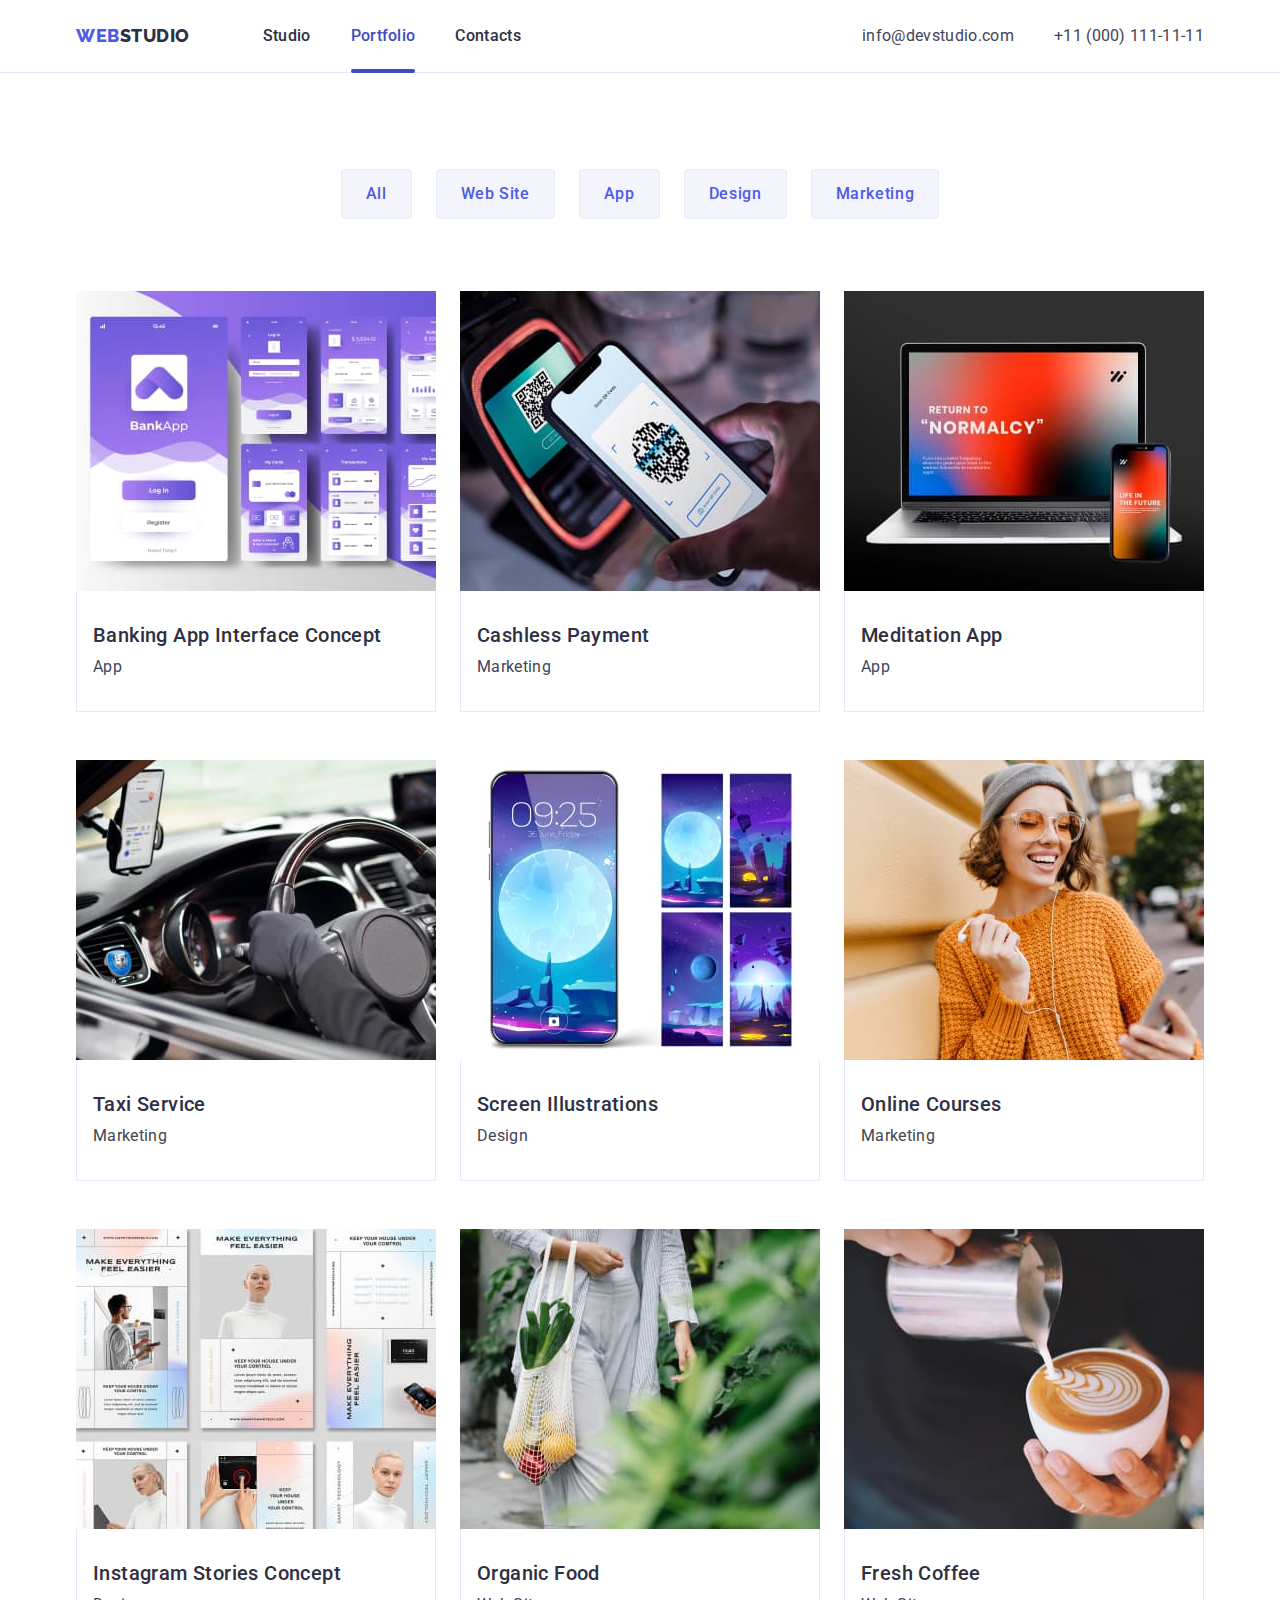
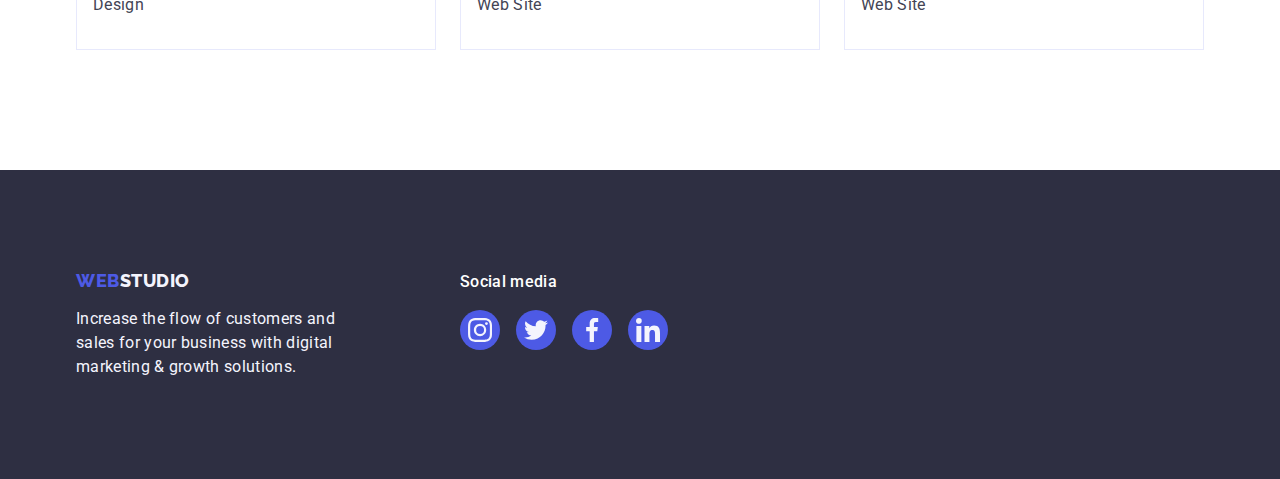
==== portfolio.html @ 9e607764 "Initial commit" ====
<!DOCTYPE html>
<html lang="en">

<head>
    <meta charset="UTF-8">
    <meta http-equiv="X-UA-Compatible" content="IE=edge">
    <meta name="viewport" content="width=device-width, initial-scale=1.0">
    <title>Portfolio</title>
    <link rel="preconnect" href="https://fonts.googleapis.com">
    <link rel="preconnect" href="https://fonts.gstatic.com" crossorigin>
    <link href="https://fonts.googleapis.com/css2?family=Montserrat:ital,wght@0,400;1,700&family=Raleway:wght@800&family=Roboto:wght@400;500;700;900&display=swap" rel="stylesheet">
    <link rel="stylesheet" href="https://cdnjs.cloudflare.com/ajax/libs/modern-normalize/1.1.0/modern-normalize.min.css">
        <link rel="stylesheet" href="./css/styles.css">
</head>
<body>
    <header   class="header">
        <div class="container header-container">
        <nav class="header-navigation">
            <a class="header-logo link"  href="./index.html">
                Web<span class="header-logotype">Studio</span></a>
            <ul class="header-list list">

                <li  class="header-item"><a class="header-link link" href="./index.html">Studio</a></li>
                <li  class="header-item"><a class="header-link link current" href="./portfolio.html">Portfolio</a></li>
                <li  class="header-item"><a class="header-link link" href="">Contacts</a></li>

            </ul>
        </nav>
        <address class="address">
            <ul class="header-list list" >
                <li class="item"><a class="header-mail link" href="mailto:info@devstudio.com">info@devstudio.com</a></li>
                <li class="item"><a class="header-phone link" href="tel:+110001111111">+11 (000) 111-11-11</a></li>
            </ul>
        </address>
        </div>
        </header>
        <main>
            <section class="portfolio">
            <div class="container">
            <h1 hidden>Service</h1>
            <ul class="portfolio-list-btn list">
                <li class="work-item"><button type="button" class="portfolio-btn">All</button></li>
                <li class="work-item"><button type="button" class="portfolio-btn">Web Site</button></li>
                <li class="work-item"><button type="button" class="portfolio-btn">App</button></li>
                <li class="work-item"><button type="button" class="portfolio-btn">Design</button></li>
                <li class="work-item"><button type="button" class="portfolio-btn">Marketing</button></li>
                
            </ul>
            </div>
            <div class="container">
                 <ul class="portfolio-title list">
               <li class="flex-container">
                     <a  class="link link-cards-portfolio" href="#">
                        <div class="portfolio-cover">
                        <img class="section-img" src="./images/app.jpg" width="360" alt="mobile banking app">
                        <p class="overlay">
                      Lorem, ipsum dolor sit amet consectetur adipisicing elit. Provident suscipit illum temporibus quas nihil dolores aliquam maiores hic numquam error.
                        </p>
                        </div>
                    <div class="cards-portfolio">
                    <h2 class="service-title">Banking App Interface Concept</h2>
                    <p class="service-text">App</p>
                    </div>
                    </a>  
                   </li>
                <li class="flex-container" >
                    <a  class="link link-cards-portfolio" href="#">
                        <div class="portfolio-cover">
                            <img class="section-img" src="./images/screenshot.jpg" width="360" alt="payment by phone">
                    <p class="overlay">
                        Lorem ipsum dolor sit, amet consectetur adipisicing elit. Repellendus ad dolor deleniti veniam blanditiis qui repellat fugiat, quam nihil culpa?
                    </p>
                        </div>
                        <div class="cards-portfolio">
                        <h2 class="service-title">Cashless Payment</h2>
                        <p class="service-text">Marketing</p>
                        </div>
                        </a>
                </li>
                <li class="flex-container">
                    <a class="link link-cards-portfolio" href="#">
                    <div class="portfolio-cover">
                        <img class="section-img" src="./images/computer.jpg" width="360" alt="laptop and phone">
                <p class="overlay">
                    Lorem ipsum, dolor sit amet consectetur adipisicing elit. Aliquid explicabo perspiciatis, sequi provident suscipit vero eum obcaecati illo quisquam nostrum.
                </p>
                    </div>
                        <div class="cards-portfolio">
                        <h2 class="service-title">Meditation App</h2>
                        <p class="service-text">App</p>
                        </div>
                        </a>
                </li>
                <li>
                    <a class="link link-cards-portfolio" href="#">
                        <div class="portfolio-cover">
                        <img class="section-img" src="./images/car.jpg" width="360" alt="interior of the car">
                        <p class="overlay">
                            Lorem ipsum dolor sit amet, consectetur adipisicing elit. At ea laborum perferendis soluta explicabo incidunt aspernatur quis ipsa reprehenderit iure?
                        </p>
                    </div>
                        <div class="cards-portfolio">
                        <h2 class="service-title ">Taxi Service</h2>
                        <p class="service-text">Marketing</p>
                        </div>
                        </a>
                </li>
                <li>
                    <a class="link link-cards-portfolio" href="#">
                        <div class="portfolio-cover">
                        <img class="section-img" src="./images/phone.jpg" width="360" alt="phone">
                        <p class="overlay">
                           Lorem ipsum dolor sit amet consectetur adipisicing elit. Fuga ratione aut praesentium reprehenderit hic dicta distinctio, optio autem quia? Ratione!
                        </p>
                    </div>
                        <div class="cards-portfolio">
                        <h2 class="service-title">Screen Illustrations</h2>
                        <p class="service-text" >Design</p>
                        </div>
                        </a>
                </li>
                <li>
                    <a class="link link-cards-portfolio" href="#">
                        <div class="portfolio-cover">
                   <img class="section-img" src="./images/woman.jpg" width="360" alt="young woman">
                    <p class="overlay">
                        Lorem ipsum dolor sit amet consectetur adipisicing elit. Assumenda saepe eaque perspiciatis dolores laborum eum perferendis at inventore optio labore.
                    </p>
                </div>
                   <div class="cards-portfolio">
                        <h2 class="service-title">Online Courses</h2>
                     <p class="service-text">Marketing</p>
                    </div>
                        </a>
                </li>
                <li class="link">
                    <a class="link link-cards-portfolio" href="#">
                        <div class="portfolio-cover">
                 <img class="section-img" src="./images/cards.jpg" width="360" alt="Instagram app">
            <p class="overlay">
              Lorem ipsum dolor sit amet, consectetur adipisicing elit. Sequi laboriosam consequuntur ab neque voluptatum nesciunt quis labore dolorem a eaque.
            </p>
                </div>
                 <div class="cards-portfolio">
                        <h2 class="service-title" >Instagram Stories Concept</h2>
                        <p class="service-text">Design</p>
                        </div>
                    </a>
                </li>
                <li>
                    <a class="link link-cards-portfolio" href="#">
                        <div class="portfolio-cover">
                   <img class="section-img" src="./images/organic.jpg" width="360" alt="green food">
                <p class="overlay">
                    Lorem ipsum dolor sit amet consectetur adipisicing elit. Quos perferendis temporibus at aliquam ea minus odit nihil cum, modi amet!
                </p>
                </div>
                   <div class="cards-portfolio">
                        <h2 class="service-title">Organic Food</h2>
                        <p class="service-text">Web Site</p>
                        </div>
                    </a>
                </li>
                <li>
                    <a class="link link-cards-portfolio" href="#">
                        <div class="portfolio-cover">
              <img class="section-img" src="./images/coffee.jpg" width="360" alt="cup coffee">
        <p class="overlay">
            Lorem ipsum dolor sit amet, consectetur adipisicing elit. At quos quas dolor laudantium soluta officia aspernatur illum nam doloremque suscipit!
        </p>
            </div>
              <div class="cards-portfolio">
                        <h2 class="service-title" >Fresh Coffee</h2>
                        <p class="service-text">Web Site</p>
                        </div>
                        </a>
                </li>
            </ul>
           
            </div>
        </section>

        </main>
        <footer class="footer" >
            <div class="container container-one">
                <div class="footer-content">
            <a class="footer-logo link" href="./index.html">Web<span class="footer-logotype">Studio</span></a>
             <p class="footer-text">Increase the flow of customers and sales for your business with digital marketing & growth solutions.</p>
          </div>
<div class="footer-social">
    <h3 class="footer-media">Social media</h3>
    <ul class="footer-list list">
        <li class="footer-item">
            <a class="footer-media-link link" href>
                <svg class="footer-icon" width="24" height="24">
                    <use href="./images/icons.svg#icon-instagram-2-1"></use>
                </svg>
            </a>
        </li>
        <li class="footer-item">
            <a class="footer-media-link link" href>
                <svg class="footer-icon" width="24" height="24">
                    <use href="./images/icons.svg#icon-twitter-1-1"></use>
                </svg>
            </a>
        </li>
        <li class="footer-item">
            <a class="footer-media-link link" href>
                <svg class="footer-icon" width="24" height="24">
                    <use href="./images/icons.svg#icon-facebook-1-1"></use>
                </svg>
            </a>
        </li>
        <li class="footer-item">
            <a class="footer-media-link link" href>
                <svg class="footer-icon" width="24" height="24">
                    <use href="./images/icons.svg#icon-linkedin-1-1"></use>
                </svg>
            </a>
        </li>
    </ul>
    </div>
            </div>
        </footer>
        <script src="./js/modal.js"></script>
        </body>
        
        </html>
---- css/styles.css ----
:root {
 --main-title-color: #ffffff;
 --second-color: #2e2f42;
--main-btn-color: #404bbf;
--second-btn-color: #4D5AE5;
--address-color: #434455;
--first-logo-color: #4d5ae5;
--footer-second-color: #f4f4fd;
--main-text-color: #434455;
--border-portfolio: #e7e9fc;
--color-modal-bg: #fcfcfc;
--bg-gradient: linear-gradient(
rgba(46, 47, 66, 0.7),
rgba(46, 47, 66, 0.7)
);
--ocean-bg-color: #31d0aa;
--fill-icon: #8e8f99;
--transition-dur-and-func: 250ms 
cubic-bezier(0.4, 0, 0.2, 1);
;
}
html {
    box-sizing: border-box;

}
*,
*::before,
*::after {
    box-sizing: inherit;
}
p,
h1,
h2,
h3,
h4,
h5,
h6 {
    margin: 0;
}
ul {
    margin: 0;
    padding-left: 0;
}
.images {
    display: block;
    max-width: 100%;
    height: auto;
}
body{
    font-family: 'Roboto', sans-serif;
    letter-spacing: 0.02em;
    color: #434455;
    background-color: var(--main-title-color);
    }
.list{
    padding: 0;
     margin: 0;
    list-style: none ;
}
.link{
    text-decoration: none ;
}
.container {
    width: 1158px;
    padding-left: 15px;
    padding-right: 15px;
    margin-left: auto;
    margin-right: auto;
 }
.header {
background-color: var(--main-title-color);
border-bottom: 1px solid var(--border-portfolio);
}
.header-container{
    display: flex;
    align-items: center;
    }
.header-navigation{
display: flex;
align-items: center;
margin-right: auto;
}
.header-logo {
    margin-right: 72px;
    font-family:  'Raleway', sans-serif;
     font-style: normal;
     font-weight: 800;
     font-size: 18px;
     line-height: 1.17;
    display: flex;
     letter-spacing:  0.03em;
     text-transform: uppercase;
    color: var(--first-logo-color)
}
.header-logotype {
width: 71px;
height: 21px;
font-family: 'Raleway';
font-weight: 800;
font-size: 18px;
line-height: 1.17;
display: flex;
letter-spacing: 0.03em;
text-transform: uppercase;
color: var(--second-color); 
}

.header-navigation{
    display: flex;
    align-items: center;
}
.header-item:not(:last-child) {
    margin-right: 40px;
}
.header-list{
display: flex;


}
.header-item {
    font-weight: 500;
    font-size: 16px;
    line-height: 1.5; 
    color: var(--second-color);
   
}
  .header-list:hover {
      color: var(--main-btn-color);
  }
.header-list:focus {
    color: var(--main-btn-color);
  }
.header-link:hover{color: var(--main-btn-color); }

.header-link:focus {
    color: var(--main-btn-color);
}
.header-link {
position: relative;
display: block;
padding-top: 24px;
padding-bottom: 24px;
font-weight: 500;
font-size: 16px;
line-height: 1.5; 
letter-spacing: 0.02em;
 color: var(--second-color);
transition: color var(--transition-dur-and-func);
}
 .link.current{
   color: var(--main-btn-color);
}
.current::after{
content: '';
position: absolute;
margin-top: 20px;
bottom: -1px;
border-radius: 2px;
display: block;
width: 100%;
height: 4px;
background-color: var(--main-btn-color);

}

.address {
    font-style: normal;
    font-weight: 400;
    line-height: 1.5;
    color: var(--address-color);
    transition: var(--transition-dur-and-func);
   }

.header-mail {
font-weight: 400;
font-size: 16px;
line-height: 1.5;
letter-spacing: 0.02em;
color: var(--address-color);  
}
.header-mail:hover {
    color: var(--main-btn-color);
}
.header-mail:focus {
    color: var(--main-btn-color);
}
.header-phone {
    margin-left: 40px;
    font-weight: 400;
    font-size: 16px;
    line-height: 1.5;
    letter-spacing: 0.02em;
    color: var(--address-color);
}

.header-phone:hover {
    color: var(--main-btn-color);
}
.header-phone:focus {
    color: var(--main-btn-color);
}

.hero {

padding-top: 188px;
padding-bottom: 188px;
background-color: var(--second-color);
text-align: center;
background-image: 
var(--bg-gradient) ,
url(../images/hero-bg.jpg.jpg);
width: 1440px;
margin-left: auto;
margin-right: auto;
background-position: center;
background-repeat: no-repeat;
background-size: cover;
}
.hero-button:hover{ 
    background-color: var(--main-btn-color);
}
.hero-button:focus{ 
color:var(--main-btn-color) ;
background-color: var(--main-btn-color); 
}
.hero-button{
min-width: 169px;
height: 56px;
font-family: 'Roboto', sans-serif;
font-weight: 500;
font-size: 16px;
line-height: 1.5;
letter-spacing: 0.04em;
color: var(--main-title-color);
background-color: var(--second-btn-color);
cursor: pointer;
border-radius: 4px;
border: none;
padding: 16px 32px;
transition: background-color var(--transition-dur-and-func);
}
.hero-title{
    
margin-left: auto;
margin-right: auto;
width: 496px;
font-weight: 700;
font-size: 56px;
line-height: 1.07;
text-align: center;
letter-spacing: 0.02em;
color: var(--main-title-color);
margin-bottom: 48px;
}
.section-one{
padding-top: 120px;
}

.feature-list{

display: flex;
gap: 24px;
}
.feature-list .item{
width: 264px;
}
.description {
display: flex;
justify-content: center;
align-items: center; 
height: 112px;
background-size: contain;
background-color: var(--footer-second-color);
border-radius: 4px;
margin-bottom: 8px;
}
.description-icon{
    width: 64px;
    height: 64px;
}


.post{
margin-bottom: 8px;
font-weight: 500;
font-size: 20px;
line-height: 1.2;
letter-spacing: 0.02em;
color: var(--second-color);
}
.text{
font-weight: 400;
font-size: 16px;
line-height: 1.5;
letter-spacing: 0.02em;
color: var(--main-text-color);
}
.section-three{
    padding-top: 120px;
    padding-bottom: 120px;
    
}
.hero-title-two{
font-size: 36px;
line-height: 1.11;
text-align: center;
text-transform: capitalize;
 color: var(--second-color);
 margin-bottom: 72px;
}
.paintings-list{
display: flex;
gap: 24px;

}
.section-four-title{
font-size: 36px;
line-height: 1.11;
text-align: center;
text-transform: capitalize;
letter-spacing: 0.02em;
color: var(--second-color);

} 
.section-four-list{
margin-top: 72px;
display: flex;


gap: 24px;
}
.section-four-img{
display: block;
border: 1px solid var(--border-portfolio);
border-top: none;
border-bottom: none;
  
}
.section-four{
padding-top: 120px;
padding-bottom: 120px;
background:var(--footer-second-color);

}
.section-four-photo{
    margin-bottom: 8px;
    text-align: center;
    font-weight: 500;
    font-size: 20px;
    line-height: 1.2;
    letter-spacing: 0.02em;
    color: var(--second-color);
}


.cards-team-list {
display: flex;
justify-content: center;
gap: 24px;
}

.cards-team-item {
width: 40px;
height: 40px;
}

.cards-team-link {
width: 100%;
height: 100%;
border-radius: 50%;
background-color: var(--second-btn-color);
display: flex;
align-items: center;
justify-content: center;
transition: background-color var(--transition-dur-and-func);
}
.link-cards-portfolio{
    display: block;
}
.cards-team-link:hover {
    background-color: var(--main-btn-color);
}

.cards-team-icon{
fill: var(--footer-second-color);
}
.cards-team-icon{
transition: fill var(--transition-dur-and-func);
}

.cards-portfolio{
    padding-top: 32px;
    padding-bottom: 32px;
    padding-left: 16px;
    border: 1px solid var(--border-portfolio);
    border-top: none;
    gap: 8px;
    }
.link-cards-portfolio:hover{
box-shadow: 0px 3px 1px rgba(0, 0, 0, 0.1), 0px 2px 1px rgba(0, 0, 0, 0.08), 0px 2px 2px rgba(0, 0, 0, 0.12);
}
.section-img{
    display: block;

}
.cards{
    padding-top: 32px;
    padding-bottom: 32px;
    border: 1px solid var(--border-portfolio);
    border-radius: 0px 0px 4px 4px;
    }
.section-four-item{
    background-color: var(--main-title-color);
}
.cards {
box-shadow: 0px 1px 6px 0px rgba(46, 47, 66, 0.08);
}
.profession{
    margin-bottom: 8px;
    text-align: center;
    line-height: 1.5;
    letter-spacing: 0.02em;
    color: var(--main-text-color);
}

.company {
    padding-top: 120px;
    padding-bottom: 120px;
}

.company-tytle {
font-size: 36px;
line-height: 1.11;
text-align: center;
text-transform: capitalize;
letter-spacing: 0.02em;
color: var(--second-color);
}
.company-link{
width: 100%;
height: 100%;
fill: var(--fill-icon);
display: flex;
align-items: center;
justify-content: center;
border: 1px solid var(--fill-icon);
border-radius: 4px;
transition: border-color var(--transition-dur-and-func);
}
.company-icon{
 transition: fill var(--transition-dur-and-func);
}
.company-link:hover
 {
fill: var(--main-btn-color);
border-color: var(--main-btn-color);
}

.company-list {
    display: flex;
    gap: 24px;
    margin-top: 72px;
    justify-content: center;
}



.company-item {
width: calc((100% - 120px) / 6);
height: 88px;
}

.footer{
padding-top: 100px;
padding-bottom: 100px;
background-color: var(--second-color);

}
.footer-logotype{
    color: var(--footer-second-color);

}
.footer-logo {
    font-family: 'Raleway', sans-serif;
    font-weight: 800;
    font-size: 18px;
    line-height: 1.17;
    letter-spacing: 0.03em;
    text-transform: uppercase;
    color: var(--first-logo-color)
}
.footer-text{
width: 264px;
margin-top: 16px;
font-weight: 400;
font-size: 16px;
line-height: 1.5;
letter-spacing: 0.02em;
color: var(--footer-second-color);

}
.footer-media{
font-weight: 500;
font-size: 16px;
line-height: 1.5;
letter-spacing: 0.02em;
color: var(--main-title-color);
margin-bottom: 16px;
}
.footer-list{
display: flex;
justify-content: center;
gap: 16px;
}
.container-one{
display: flex;
}
.footer-item{
width: 40px;
height: 40px;
}
.footer-media-link{
width: 100%;
    height: 100%;
    border-radius: 50%;
    background-color: var(--second-btn-color);
    display: flex;
    align-items: center;
    justify-content: center;
transition: background-color var(--transition-dur-and-func);
}
.footer-media-link:hover {
    background-color: var(--ocean-bg-color);
}
.footer-icon{
fill: var(--footer-second-color);
}
.footer-icon {
transition: fill var(--transition-dur-and-func);
}

.footer-social{
margin-left: 120px;
}
.root{
    background-color: var(--main-title-color);
}
.list{
    list-style: none ;
}
.link{
    text-decoration: none ;}
.header {
    background-color: var(--main-title-color);
}
.header-logo {
    font-family:  'Raleway', sans-serif;;
     font-weight: 800;
     font-size: 18px;
     line-height: 1.17;
     display: flex;
     letter-spacing:  0.03em;
     text-transform: uppercase;
    color: var(--first-logo-color);
}
.address{
line-height: 1.5;
color: var(--address-color);
 }
.header-link {
font-weight: 500;
font-size: 16px;
line-height: 1.5; 
letter-spacing: 0.02em;
color: var(--second-color);
}
 .header-mail {
font-weight: 400;
font-size: 16px;
line-height: 1.5;
letter-spacing: 0.02em;
color: var(--address-color);  
}
 .header-phone {
font-weight: 400;
font-size: 16px;
line-height: 1.5;
letter-spacing: 0.02em;
color: var(--address-color);
}
.portfolio{
padding-top: 96px;
padding-bottom: 120px;

font-family: 'Roboto', sans-serif ; 
}
.portfolio-btn  {
    
padding-left: 24px;
padding-right: 24px;
padding-top: 12px;
padding-bottom: 12px;
border: 1px solid var(--border-portfolio);
font-family: 'Roboto', sans-serif ;
font-size: 16px;
font-weight: 500;
line-height: 1.5;
letter-spacing: 0.04em;
cursor: pointer;
border-radius: 4px;
background: var(--footer-second-color);
color: var(--second-btn-color);
}
.portfolio-btn{
transition: color var(--transition-dur-and-func), background-color var(--main-btn-color),
border-color var(--main-btn-color), color var(--main-title-color), 
box-shadow 0px 3px 1px rgba(0, 0, 0, 0.1), 0px 2px 1px rgba(0, 0, 0, 0.08), 0px 2px 2px rgba(0, 0, 0, 0.12);

}
.portfolio-list-btn{
display: flex;
justify-content: center;
}
.portfolio-list-btn .work-item + .work-item {
    margin-left: 24px;
}
.portfolio-title{
display: flex;
flex-wrap: wrap;
margin-top: 72px;
gap: 48px 24px;
}
.flex-container{
width: calc((100% - 48px) / 3);

}



.overlay{
    position: absolute; 
    background-color: var(--first-logo-color);
    color: var(--footer-second-color);
    font-size: 16px;
    top: 0;
    left: 0;
    width: 100%;
    font-weight: 400;
    padding-top: 40px;
    padding-bottom: 164px;
    padding-left: 32px;
    padding-right: 32px;
    height: 100%;
    line-height: 24px;
   transform: translateY(100%);
   transition: transform var(--transition-dur-and-func); 
}
.portfolio-cover{
position: relative;
overflow: hidden;
}
.link-cards-portfolio{
   display: block;
}
.link-cards-portfolio:hover .overlay{
 transform: translate(0);
}
.portfolio-btn:hover{color: var(--main-title-color) ;
  background-color: var(--main-btn-color); 
box-shadow: 0px 3px 1px rgba(0, 0, 0, 0.1), 0px 2px 1px rgba(0, 0, 0, 0.08), 0px 2px 2px rgba(0, 0, 0, 0.12);
 border-color: var(--main-btn-color);
}
.portfolio-btn:focus{color: var(--main-title-color) ;
    background-color: var(--main-btn-color);}
 
.work-item {
  font-family:'Roboto',sans-serif ;
  font-style: normal;
   font-size: 16px;
   line-height: 1.5; 
  letter-spacing: 0.04em;  
}
 .list-style{
list-style:  none;
color: var(--second-color);}
.service-title{
margin-bottom: 8px;
    font-weight: 500;
    font-size: 20px;
    line-height: 1.2;
    letter-spacing: 0.02em;
    color: var(--second-color);
    
}
.service-text{
    font-size: 16px;
    line-height: 1.5;
    letter-spacing: 0.02em;
    color:var(--address-color);
}
.backdrop{
    position: fixed;
    z-index: 100;
    top: 0;
    left: 0;
    height: 100%;
    width: 100%;
    opacity: 1;
    background-color: rgba(0, 0, 0, 0.2);
    transition: visibility var(--transition-dur-and-func),
    opacity var(--transition-dur-and-func);
   
    
}
.modal{
position: absolute;
top: 50%;
left: 50%;
transform: translate(-50%, -50%) scale(1);
 width: 408px;
 height: 576px; 
 background-color:var(--color-modal-bg) ;  
 border-radius: 4px;
transition: transform var(--transition-dur-and-func)

}
.backdrop .is-hidden {
  visibility: hidden;
  opacity: 0;
  pointer-events: none;
}
.is-hidden{
    opacity: 0;
    visibility: hidden;
    pointer-events: none;
}
.modal-close-btn{
    position: absolute;
    top: 24px;
    right: 24px;
    width: 24px;
    height: 24px;
    display: flex;
   cursor: pointer;
    justify-content: center;
    align-items: center;
    background-color: var(--border-portfolio);
    border-radius: 50px;
    padding: 0;
    margin: 0;
    color: var(--second-color);
    border: 1px solid rgba(0, 0, 0, 0.1);
transition: background-color var(--transition-dur-and-func);
     
}
.modal-close-btn-icon{
transition: fill var(--transition-dur-and-func);



} 
.modal-close-btn:hover,:focus{
background-color: var(--main-btn-color);
fill: var(--main-title-color);
}
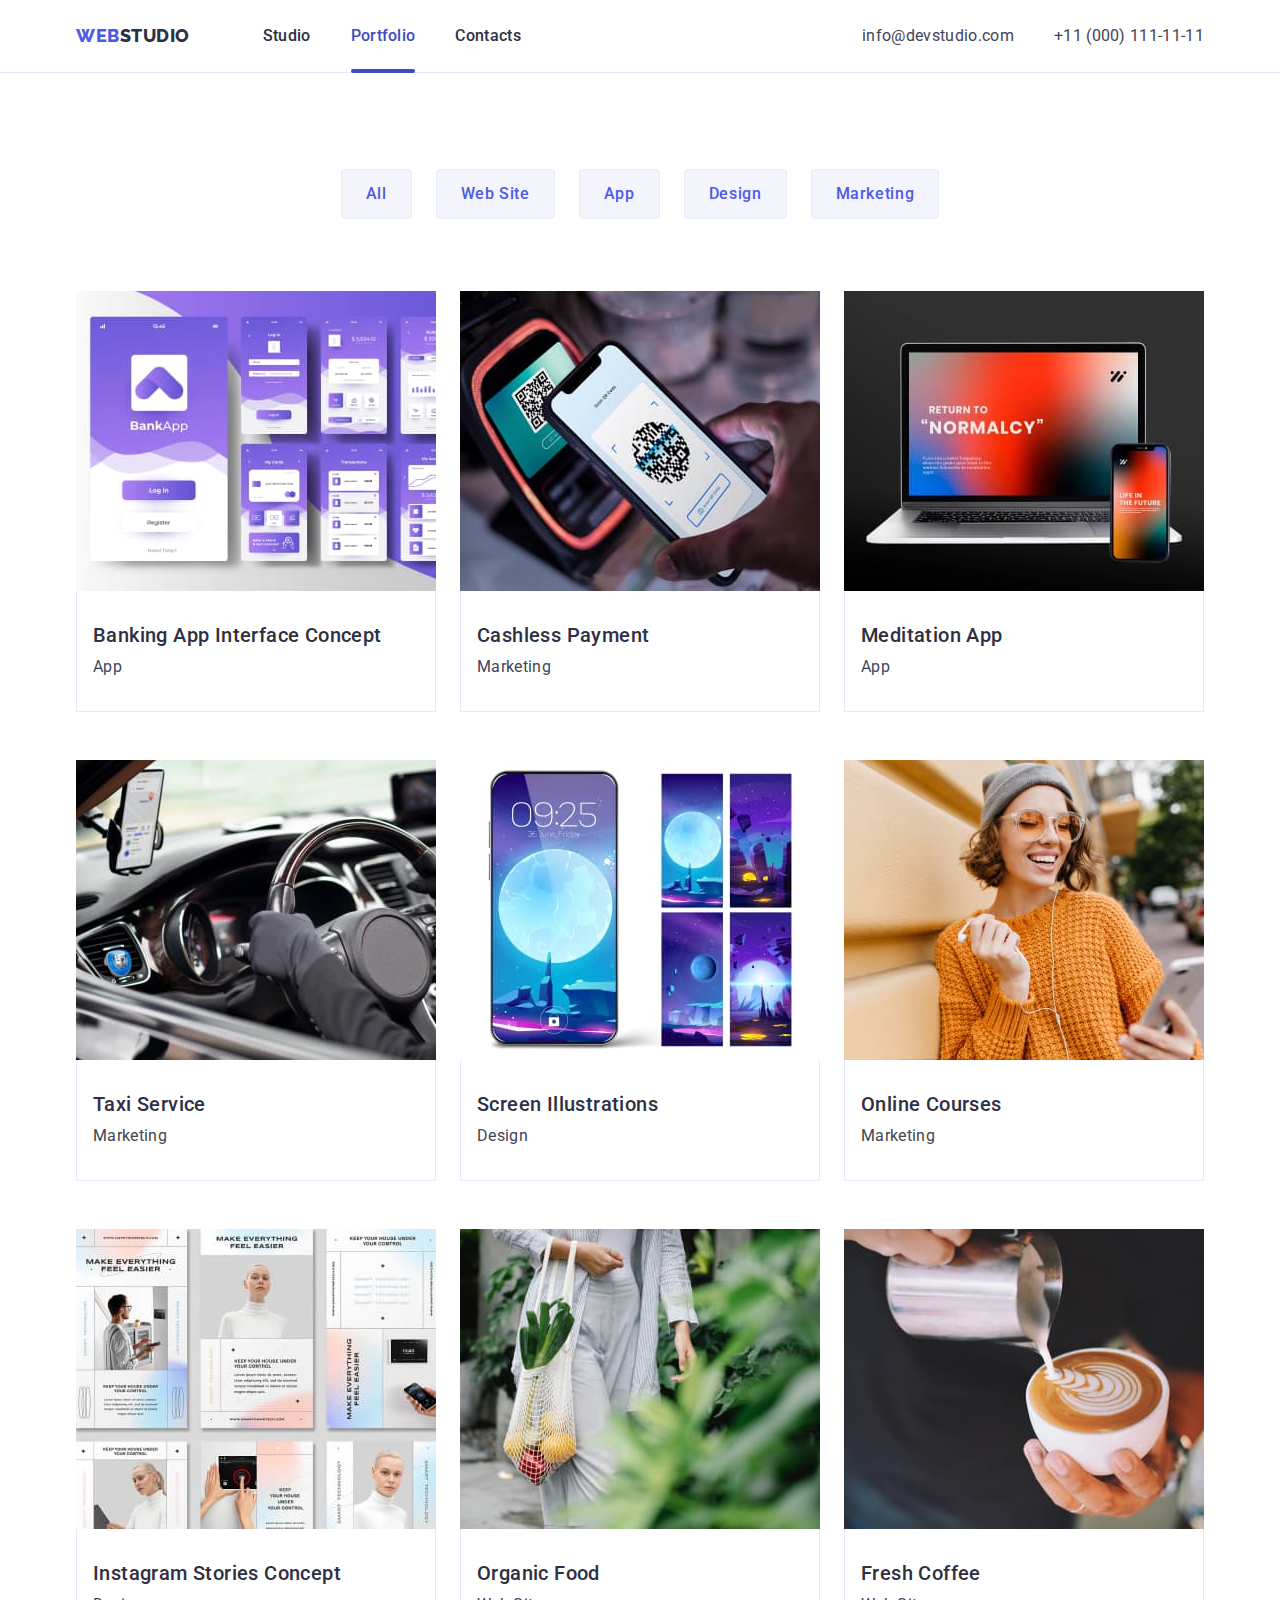
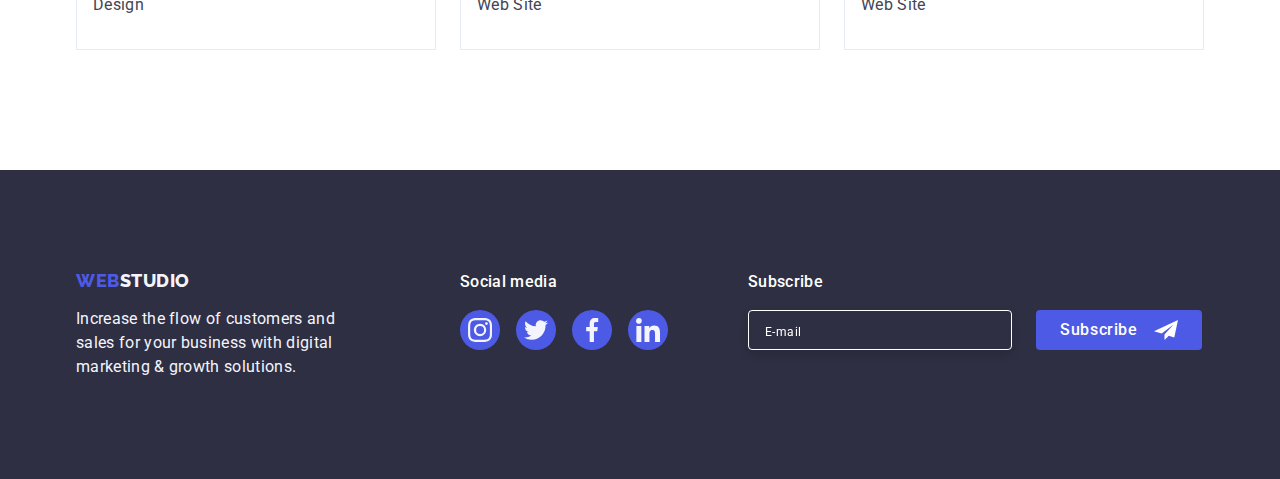
==== commit c3920328: "hww6" ====
--- a/portfolio.html
+++ b/portfolio.html
@@ -220,7 +220,27 @@
         </li>
     </ul>
     </div>
-            </div>
+    
+    <div class="footer-sub-container">
+        <p class="sub-text">Subscribe</p>
+        <form class="footer-sub">
+            <label for="user-email">
+                <div class="inp-btn">
+                    <input type="email" name="sub-user-email" id="user-email" class="sub-modal-input"
+                        placeholder="E-mail" />
+            </label>
+    
+            <button type="submit" class="footer-button">
+                <span class="footer-text-btn">Subscribe
+                    <svg class="footer-btn-icon" width="40" height="24">
+                        <use href="./images/icons.svg#icon-Frame-3"></use>
+                    </svg>
+                </span></button>
+    </div>
+    
+    </form>
+    </div>
+    </div>
         </footer>
         <script src="./js/modal.js"></script>
         </body>
--- a/css/styles.css
+++ b/css/styles.css
@@ -221,7 +221,7 @@
 }
 .hero-button:focus{ 
 color:var(--main-btn-color) ;
-background-color: var(--main-btn-color); 
+background-color: var(--main-btn-color);
 }
 .hero-button{
 min-width: 169px;
@@ -475,6 +475,7 @@
 padding-bottom: 100px;
 background-color: var(--second-color);
 
+
 }
 .footer-logotype{
     color: var(--footer-second-color);
@@ -514,6 +515,7 @@
 }
 .container-one{
 display: flex;
+
 }
 .footer-item{
 width: 40px;
@@ -542,6 +544,84 @@
 .footer-social{
 margin-left: 120px;
 }
+
+.footer-sub-container {
+margin-left: 80px;
+        
+}
+
+.sub-text {
+
+   font-weight: 500;
+    font-size: 16px;
+    line-height: 1.5;
+    letter-spacing: 0.02em;
+    color: var(--main-title-color);
+    margin-bottom: 16px;
+
+}
+.sub-modal-input::placeholder{
+    
+    font-size: 12px;
+    font-weight: 400;
+    line-height: 2;
+    letter-spacing: 0.04em;
+    color: var(--main-title-color);
+    align-items: center;
+}
+
+
+
+.sub-modal-input {
+    width: 264px;
+    height: 40px;
+    background-color: var(--second-color);
+    border: 1px solid var(--main-title-color);
+    border-radius: 4px;
+   outline: transparent;
+   filter: drop-shadow(0px 4px 4px rgba(0, 0, 0, 0.15));
+   color: var(--main-title-color);
+   padding-left: 16px;
+}
+
+  .inp-btn{
+    display: flex;
+    gap: 24px;
+  }
+
+
+.footer-button {
+        min-width: 165px;
+        height: 40px;
+      
+        font-weight: 500;
+        font-size: 16px;
+        line-height: 1.5;
+        letter-spacing: 0.04em;
+        color: var(--main-title-color);
+        background-color: var(--second-btn-color);
+        cursor: pointer;
+        border-radius: 4px;
+        border: none;
+     padding: 8px 24px;
+        transition: background-color var(--transition-dur-and-func);
+    }
+
+.footer-button:hover{
+    background-color: var(--main-btn-color);}
+.footer-text-btn {
+    display: flex;
+    justify-items: center;
+
+}
+
+.footer-btn-icon{
+    fill: var(--main-title-color);
+    padding-left: 16px;
+}
+
+
+
 .root{
     background-color: var(--main-title-color);
 }
@@ -621,6 +701,7 @@
 display: flex;
 justify-content: center;
 }
+
 .portfolio-list-btn .work-item + .work-item {
     margin-left: 24px;
 }
@@ -665,8 +746,9 @@
 .link-cards-portfolio:hover .overlay{
  transform: translate(0);
 }
-.portfolio-btn:hover{color: var(--main-title-color) ;
-  background-color: var(--main-btn-color); 
+.portfolio-btn:hover{
+color: var(--main-title-color) ;
+background-color: var(--main-btn-color); 
 box-shadow: 0px 3px 1px rgba(0, 0, 0, 0.1), 0px 2px 1px rgba(0, 0, 0, 0.08), 0px 2px 2px rgba(0, 0, 0, 0.12);
  border-color: var(--main-btn-color);
 }
@@ -698,7 +780,7 @@
     letter-spacing: 0.02em;
     color:var(--address-color);
 }
-.backdrop{
+.backdrop {
     position: fixed;
     z-index: 100;
     top: 0;
@@ -708,7 +790,7 @@
     opacity: 1;
     background-color: rgba(0, 0, 0, 0.2);
     transition: visibility var(--transition-dur-and-func),
-    opacity var(--transition-dur-and-func);
+        opacity var(--transition-dur-and-func);
    
     
 }
@@ -721,15 +803,19 @@
  height: 576px; 
  background-color:var(--color-modal-bg) ;  
  border-radius: 4px;
+ padding-left: 24px ;
+ padding-right: 24px;
+padding-bottom: 24px;
 transition: transform var(--transition-dur-and-func)
 
 }
 .backdrop .is-hidden {
-  visibility: hidden;
-  opacity: 0;
-  pointer-events: none;
-}
-.is-hidden{
+    visibility: hidden;
+    opacity: 0;
+    pointer-events: none;
+}
+
+.is-hidden {
     opacity: 0;
     visibility: hidden;
     pointer-events: none;
@@ -741,7 +827,7 @@
     width: 24px;
     height: 24px;
     display: flex;
-   cursor: pointer;
+    cursor: pointer;
     justify-content: center;
     align-items: center;
     background-color: var(--border-portfolio);
@@ -750,7 +836,7 @@
     margin: 0;
     color: var(--second-color);
     border: 1px solid rgba(0, 0, 0, 0.1);
-transition: background-color var(--transition-dur-and-func);
+    transition: background-color (var(--transition-dur-and-func)) ;
      
 }
 .modal-close-btn-icon{
@@ -759,8 +845,156 @@
 
 
 } 
-.modal-close-btn:hover,:focus{
+.modal-close-btn:hover,
+.modal-close-btn:focus{
 background-color: var(--main-btn-color);
 fill: var(--main-title-color);
 }
 
+.modal-title{
+   font-size: 16px;
+   font-weight: 500; 
+   text-align: center;
+   line-height: 1.5;
+   margin-top: 72px;
+   margin-bottom: 16px;
+
+}
+
+
+
+.modal-input{
+    width: 100%;
+    font-size: 12px;
+    height: 40px;
+    border: 1px solid rgba(46, 47, 66, 0.4);
+    
+    padding-left: 38px;
+    border-radius: 4px;
+   
+}
+.modal-input:focus {
+    border-color: var(--main-btn-color);
+    outline: none;
+}
+.modal-input:focus + .modal-icon{
+    fill: var(--main-btn-color)
+}
+.modal-icon{
+    position: absolute;
+    left: 16px;
+    top: 50%;
+    transform: translateY(-50%);
+    color: var(--second-color);
+}
+
+
+
+
+
+
+.input-wrap{
+    position: relative;
+    
+}
+
+.input-text{
+    display: inline-block;
+    font-size: 12px;
+    margin-top: 8px;
+    margin-bottom: 4px;
+    color: var(--fill-icon);
+}
+.modal-textarea{
+    width: 100%;
+    font-size: 12px;
+    height: 120px;
+    border: 1px solid rgba(46, 47, 66, 0.4);
+    resize: none;
+    padding-left: 16px;
+    padding-top: 8px;
+
+
+    border-radius: 4px;
+   transition: border-color var(--transition-dur-and-func);
+}
+
+  
+
+
+.modal-textarea:focus {
+    border-color: var(--main-btn-color);
+    outline: none;
+}
+
+
+.check-text{
+font-size: 12px;
+display: flex;
+align-items: center;
+
+color: var(--fill-icon);
+}
+
+
+.check-text span{
+    width: 16px;
+        height: 16px;
+        border-radius: 2px;
+        cursor: pointer;
+        border: 1px solid rgba(46, 47, 66, 0.4);
+        display: flex;
+        margin-right: 8px;
+    
+        align-items: center;
+        justify-content: center;
+    fill: transparent;
+    transition: background-color (var(--transition-dur-and-func));
+    }
+.input-check:checked + .check-text span{
+background-color: var(--main-btn-color);
+fill: var(--footer-second-color);
+}
+.input-check:focus + .check-text span{
+    border-color: var(--main-btn-color) ;
+}
+.modal-policy{
+    margin-left: 4px;
+}
+
+
+.modal-button{
+    min-width: 169px;
+    height: 56px;
+    font-family: 'Roboto', sans-serif;
+    font-weight: 500;
+    font-size: 16px;
+    line-height: 1.5;
+    letter-spacing: 0.04em;
+    color: var(--main-title-color);
+    background-color: var(--second-btn-color);
+    cursor: pointer;
+    border-radius: 4px;
+    border: none;
+    padding: 16px 32px;
+    transition: background-color var(--transition-dur-and-func);
+    display: flex;
+        justify-content: center;
+        align-items: center;
+        margin-left: auto;
+        margin-right: auto;
+    box-shadow: 
+       0px 4px 4px rgba(0, 0, 0, 0.15);
+}
+    
+   
+
+.modal-button:hover {
+    background-color: var(--main-btn-color);
+}
+.modal-button:focus {
+    color: var(--main-btn-color);
+    background-color: var(--main-btn-color);}
+
+
+
